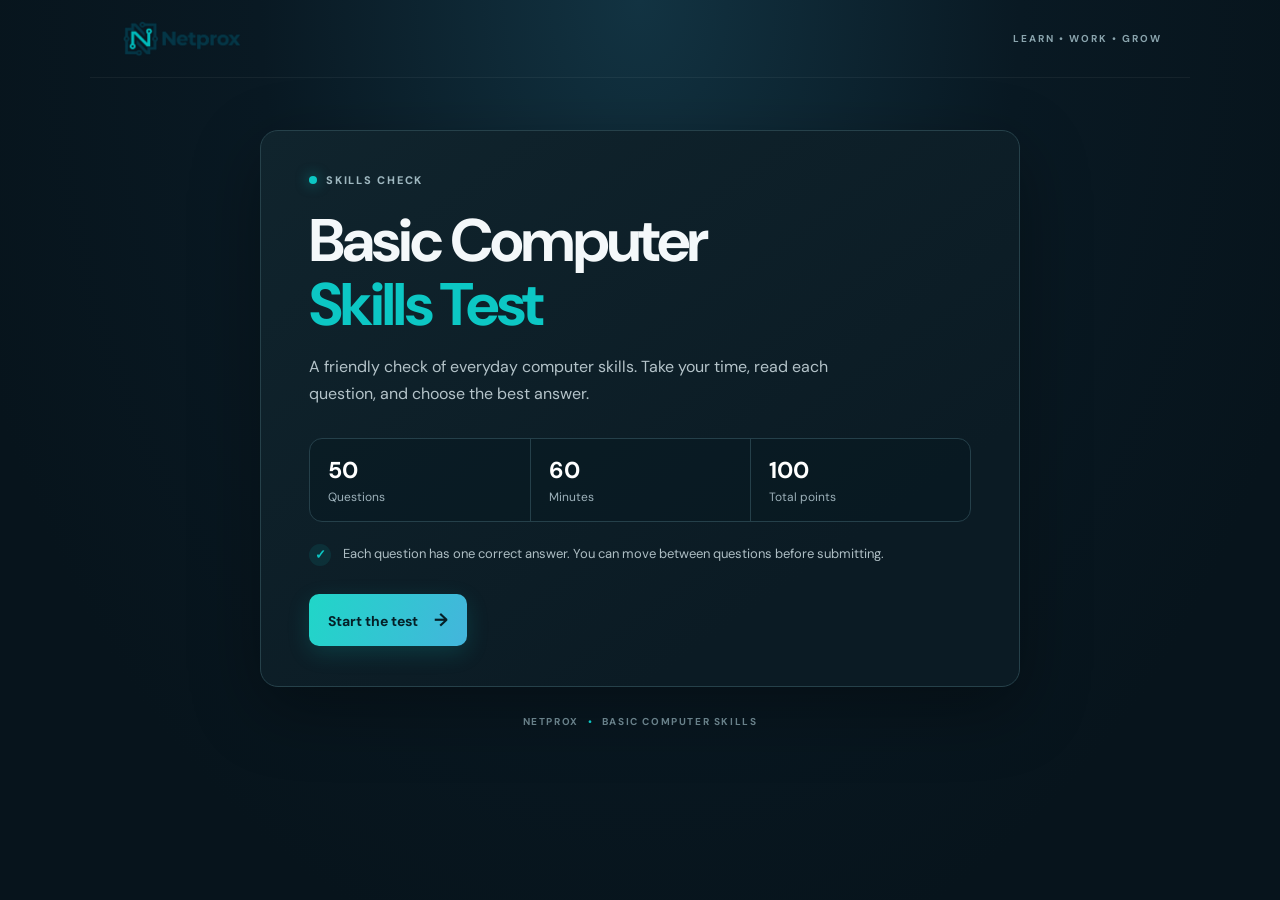
==== index.html @ 80e4a321 "Add files via upload" ====
<!doctype html>
<html lang="en">
<head>
  <meta charset="utf-8">
  <meta name="viewport" content="width=device-width, initial-scale=1">
  <meta name="theme-color" content="#07141c">
  <title>Basic Computer Skills Test | Netprox</title>
  <link rel="stylesheet" href="styles.css">
  <script src="script.js" defer></script>
</head>
<body>
  <header class="topbar">
    <a class="brand" href="#top" aria-label="Netprox home">
      <img src="assets/netprox-logo.png" alt="Netprox">
    </a>
    <span class="brand-caption">LEARN • WORK • GROW</span>
  </header>

  <main id="top" class="shell">
    <section id="welcome" class="welcome card">
      <div class="eyebrow"><span class="eyebrow-dot"></span> SKILLS CHECK</div>
      <h1>Basic Computer<br><span>Skills Test</span></h1>
      <p class="intro">A friendly check of everyday computer skills. Take your time, read each question, and choose the best answer.</p>
      <div class="summary-grid">
        <div><strong>50</strong><span>Questions</span></div>
        <div><strong>60</strong><span>Minutes</span></div>
        <div><strong>100</strong><span>Total points</span></div>
      </div>
      <div class="welcome-note"><span class="note-icon">✓</span><span>Each question has one correct answer. You can move between questions before submitting.</span></div>
      <button id="start-btn" class="primary-btn">Start the test <span aria-hidden="true">→</span></button>
    </section>

    <section id="quiz" class="quiz card" hidden aria-live="polite">
      <div class="quiz-topline">
        <div class="eyebrow"><span class="eyebrow-dot"></span> BASIC COMPUTER SKILLS</div>
        <div id="timer" class="timer" aria-label="Time remaining"><span class="timer-icon" aria-hidden="true">◷</span> <span id="time-text">60:00</span></div>
      </div>
      <div class="progress-meta"><span id="question-count">Question 1 of 50</span><span id="answered-count">0 answered</span></div>
      <div class="progress-track"><div id="progress-bar" class="progress-bar"></div></div>
      <div id="question-area"></div>
      <div class="quiz-nav">
        <button id="prev-btn" class="secondary-btn" type="button">← Previous</button>
        <div class="nav-right"><button id="next-btn" class="primary-btn" type="button">Next question <span aria-hidden="true">→</span></button><button id="submit-btn" class="submit-btn" type="button" hidden>Finish test</button></div>
      </div>
      <p class="keyboard-tip">Choose an answer by clicking an option. Your answers are saved as you go.</p>
    </section>

    <section id="result" class="result card" hidden aria-live="polite"></section>
    <footer>NETPROX <span>•</span> BASIC COMPUTER SKILLS</footer>
  </main>
</body>
</html>
---- styles.css ----
@import url('https://fonts.googleapis.com/css2?family=DM+Sans:wght@400;500;600;700;800&display=swap');

:root{color-scheme:dark;--bg:#07141c;--panel:#0d2029;--panel2:#102832;--line:#25404a;--text:#f4f8fa;--muted:#9db1ba;--teal:#0cc7c4;--blue:#087ca5;--gold:#efd7a6;--danger:#ff8e80}
*{box-sizing:border-box}body{margin:0;min-height:100vh;background:radial-gradient(ellipse at 50% 0%,#123342 0%,#091923 42%,var(--bg) 78%);color:var(--text);font-family:'DM Sans',Arial,sans-serif}.topbar{height:78px;max-width:1100px;margin:auto;padding:15px 28px;display:flex;align-items:center;justify-content:space-between;border-bottom:1px solid #ffffff0d}.brand img{display:block;width:176px;height:47px;object-fit:contain;object-position:left center}.brand-caption{font-size:10px;font-weight:700;letter-spacing:.2em;color:#8aa4ad}.shell{width:min(100% - 32px,760px);margin:52px auto 28px}.card{background:linear-gradient(145deg,#10242d,#0b1b24 76%);border:1px solid #26414a;border-radius:18px;box-shadow:0 22px 70px #0005}.welcome{padding:42px 48px 40px}.eyebrow{display:flex;align-items:center;gap:9px;font-size:11px;letter-spacing:.16em;font-weight:800;color:#9fb8c0}.eyebrow-dot{width:8px;height:8px;border-radius:50%;background:var(--teal);box-shadow:0 0 13px #0cc7c4a3}.welcome h1{font-size:clamp(40px,7vw,60px);line-height:1.06;letter-spacing:-.045em;margin:22px 0 17px}.welcome h1 span{color:var(--teal)}.intro{max-width:550px;color:#b4c3c9;font-size:16px;line-height:1.7;margin:0}.summary-grid{display:grid;grid-template-columns:repeat(3,1fr);margin:30px 0 22px;border:1px solid var(--line);border-radius:13px;overflow:hidden;background:#07182080}.summary-grid div{padding:16px 18px;display:flex;flex-direction:column;gap:4px}.summary-grid div+div{border-left:1px solid var(--line)}.summary-grid strong{font-size:23px;color:#fff}.summary-grid span{font-size:12px;color:var(--muted)}.welcome-note{display:flex;gap:12px;align-items:flex-start;color:#aebec4;font-size:13px;line-height:1.55;margin:0 0 28px}.note-icon{flex:none;color:var(--teal);font-weight:800;background:#0cc7c41b;border-radius:50%;width:22px;height:22px;text-align:center;line-height:22px}.primary-btn,.secondary-btn,.submit-btn{border:0;border-radius:10px;font:700 14px 'DM Sans',Arial,sans-serif;cursor:pointer;transition:transform .15s,filter .15s,background .15s}.primary-btn{padding:14px 19px;color:#052027;background:linear-gradient(110deg,#20d6c8,#44b5dc);box-shadow:0 7px 22px #0cc7c42b}.primary-btn:hover,.submit-btn:hover{filter:brightness(1.08);transform:translateY(-1px)}.primary-btn span{margin-left:13px;font-size:18px}.quiz{padding:27px 34px 24px}.quiz-topline{display:flex;justify-content:space-between;align-items:center}.timer{font-variant-numeric:tabular-nums;color:#d8e6e9;background:#102d37;border:1px solid #26505a;padding:8px 12px;border-radius:9px;font-weight:700;min-width:93px;text-align:center}.timer-icon{color:var(--teal);font-size:17px;vertical-align:-1px}.timer.warning{color:var(--danger);border-color:#9c4f49;background:#321d20}.progress-meta{display:flex;justify-content:space-between;color:var(--muted);font-size:12px;margin:28px 0 9px}.progress-track{height:5px;border-radius:8px;background:#213943;overflow:hidden}.progress-bar{height:100%;width:2.5%;border-radius:inherit;background:linear-gradient(90deg,var(--teal),#38aee0);transition:width .25s}.question{font-size:22px;line-height:1.4;margin:28px 0 20px;letter-spacing:-.02em}.question-tag{display:inline-block;font-size:10px;letter-spacing:.12em;font-weight:800;color:var(--teal);background:#0cc7c41a;border:1px solid #0cc7c433;border-radius:20px;padding:5px 9px;margin-bottom:12px}.options{display:grid;gap:10px}.option{display:flex;align-items:center;gap:13px;min-height:58px;padding:12px 15px;border:1px solid #38515a;border-radius:10px;background:#07161e9c;color:#eaf1f3;text-align:left;font:500 15px/1.45 'DM Sans',Arial,sans-serif;cursor:pointer;transition:border-color .15s,background .15s,transform .15s}.option:hover{border-color:#51a9ad;background:#102b33;transform:translateY(-1px)}.option.selected{border-color:var(--teal);background:#0b4349}.option-letter{display:grid;place-items:center;flex:none;width:29px;height:29px;border-radius:50%;background:#1a3038;color:#d8e9ec;font-size:12px;font-weight:800}.option.selected .option-letter{background:var(--teal);color:#062127}.quiz-nav{display:flex;justify-content:space-between;align-items:center;gap:12px;margin-top:26px}.nav-right{display:flex;gap:10px}.secondary-btn{background:transparent;color:#c3d0d4;border:1px solid #39535d;padding:13px 16px}.secondary-btn:hover{background:#142b34}.secondary-btn:disabled{opacity:.4;cursor:not-allowed}.submit-btn{padding:13px 18px;color:#192015;background:var(--gold)}.keyboard-tip{text-align:center;color:#728b94;font-size:11px;margin:19px 0 0}.result{padding:38px 42px;text-align:center}.result-mark{width:64px;height:64px;margin:0 auto 16px;border-radius:50%;display:grid;place-items:center;color:#04242a;background:#17cdc3;font-size:29px;font-weight:800}.result h2{font-size:31px;margin:5px 0 7px}.result-lede{color:#aabdc4;margin:0 0 25px}.score-box{display:flex;justify-content:center;align-items:baseline;gap:4px;margin:10px auto 25px}.score-box strong{font-size:62px;letter-spacing:-.06em;color:var(--teal)}.score-box span{color:#9eb3ba;font-size:19px}.result-stats{display:flex;justify-content:center;gap:34px;padding:18px 0;border-top:1px solid var(--line);border-bottom:1px solid var(--line);color:#a9bbc1;font-size:13px}.result-stats strong{display:block;color:#f4f8fa;font-size:19px;margin-bottom:3px}.result-message{color:#c5d1d5;line-height:1.6;max-width:470px;margin:22px auto 25px}.result .primary-btn{margin:auto}footer{text-align:center;color:#69818a;font-size:10px;font-weight:700;letter-spacing:.16em;margin:28px 0}footer span{color:var(--teal);padding:0 5px}[hidden]{display:none!important}
@media(max-width:600px){.topbar{height:65px;padding:10px 17px}.brand img{width:142px;height:42px}.brand-caption{font-size:8px}.shell{width:min(100% - 22px,760px);margin:25px auto}.welcome{padding:30px 23px}.welcome h1{font-size:45px}.intro{font-size:14px}.summary-grid div{padding:13px 10px}.summary-grid strong{font-size:20px}.summary-grid span{font-size:10px}.quiz{padding:21px 17px}.quiz-topline{align-items:flex-start;gap:8px}.eyebrow{font-size:9px;letter-spacing:.12em}.timer{font-size:13px;padding:7px 8px;min-width:80px}.question{font-size:19px;margin-top:23px}.option{font-size:14px;min-height:54px;padding:10px}.quiz-nav{align-items:stretch}.secondary-btn,.primary-btn,.submit-btn{font-size:12px;padding:12px}.primary-btn span{margin-left:6px}.nav-right{gap:7px}.result{padding:30px 19px}.result-stats{gap:19px}.score-box strong{font-size:55px}}
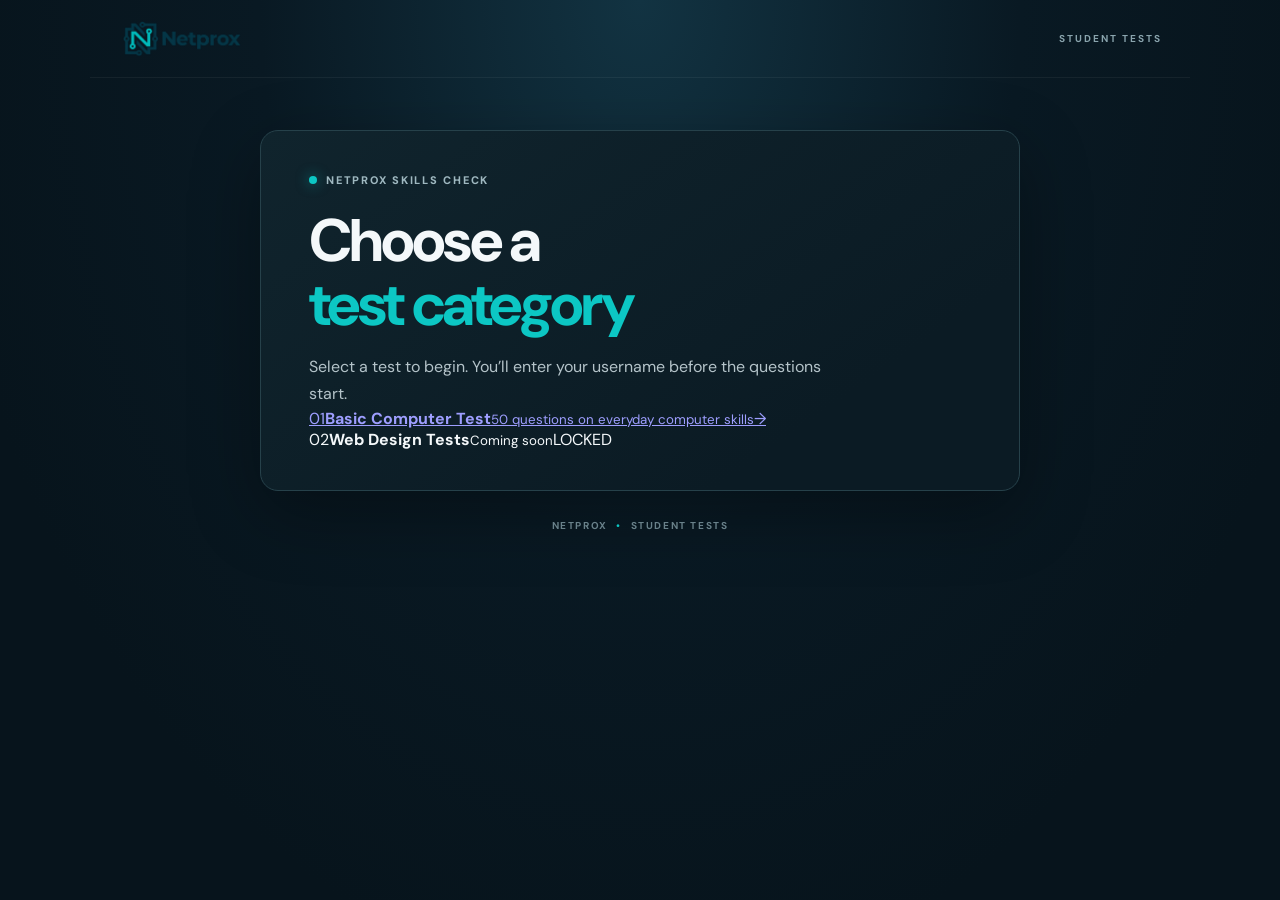
==== commit ea51db47: "Update title and content for student tests page" ====
--- a/index.html
+++ b/index.html
@@ -4,49 +4,23 @@
   <meta charset="utf-8">
   <meta name="viewport" content="width=device-width, initial-scale=1">
   <meta name="theme-color" content="#07141c">
-  <title>Basic Computer Skills Test | Netprox</title>
+  <title>Student Tests | Netprox</title>
   <link rel="stylesheet" href="styles.css">
-  <script src="script.js" defer></script>
+  <link rel="stylesheet" href="portal/portal.css">
 </head>
 <body>
-  <header class="topbar">
-    <a class="brand" href="#top" aria-label="Netprox home">
-      <img src="assets/netprox-logo.png" alt="Netprox">
-    </a>
-    <span class="brand-caption">LEARN • WORK • GROW</span>
-  </header>
-
-  <main id="top" class="shell">
-    <section id="welcome" class="welcome card">
-      <div class="eyebrow"><span class="eyebrow-dot"></span> SKILLS CHECK</div>
-      <h1>Basic Computer<br><span>Skills Test</span></h1>
-      <p class="intro">A friendly check of everyday computer skills. Take your time, read each question, and choose the best answer.</p>
-      <div class="summary-grid">
-        <div><strong>50</strong><span>Questions</span></div>
-        <div><strong>60</strong><span>Minutes</span></div>
-        <div><strong>100</strong><span>Total points</span></div>
+  <header class="topbar"><a class="brand" href="./index.html" aria-label="Netprox home"><img src="assets/netprox-logo.png" alt="Netprox"></a><span class="brand-caption">STUDENT TESTS</span></header>
+  <main class="shell">
+    <section class="welcome card portal-card">
+      <div class="eyebrow"><span class="eyebrow-dot"></span> NETPROX SKILLS CHECK</div>
+      <h1>Choose a<br><span>test category</span></h1>
+      <p class="intro">Select a test to begin. You’ll enter your username before the questions start.</p>
+      <div class="course-grid">
+        <a class="course-card" href="basic-computer-test.html"><span class="course-icon">01</span><span><strong>Basic Computer Test</strong><small>50 questions on everyday computer skills</small></span><span class="course-arrow">→</span></a>
+        <div class="course-card locked" aria-disabled="true"><span class="course-icon">02</span><span><strong>Web Design Tests</strong><small>Coming soon</small></span><span class="lock-label">LOCKED</span></div>
       </div>
-      <div class="welcome-note"><span class="note-icon">✓</span><span>Each question has one correct answer. You can move between questions before submitting.</span></div>
-      <button id="start-btn" class="primary-btn">Start the test <span aria-hidden="true">→</span></button>
     </section>
-
-    <section id="quiz" class="quiz card" hidden aria-live="polite">
-      <div class="quiz-topline">
-        <div class="eyebrow"><span class="eyebrow-dot"></span> BASIC COMPUTER SKILLS</div>
-        <div id="timer" class="timer" aria-label="Time remaining"><span class="timer-icon" aria-hidden="true">◷</span> <span id="time-text">60:00</span></div>
-      </div>
-      <div class="progress-meta"><span id="question-count">Question 1 of 50</span><span id="answered-count">0 answered</span></div>
-      <div class="progress-track"><div id="progress-bar" class="progress-bar"></div></div>
-      <div id="question-area"></div>
-      <div class="quiz-nav">
-        <button id="prev-btn" class="secondary-btn" type="button">← Previous</button>
-        <div class="nav-right"><button id="next-btn" class="primary-btn" type="button">Next question <span aria-hidden="true">→</span></button><button id="submit-btn" class="submit-btn" type="button" hidden>Finish test</button></div>
-      </div>
-      <p class="keyboard-tip">Choose an answer by clicking an option. Your answers are saved as you go.</p>
-    </section>
-
-    <section id="result" class="result card" hidden aria-live="polite"></section>
-    <footer>NETPROX <span>•</span> BASIC COMPUTER SKILLS</footer>
+    <footer>NETPROX <span>•</span> STUDENT TESTS</footer>
   </main>
 </body>
 </html>
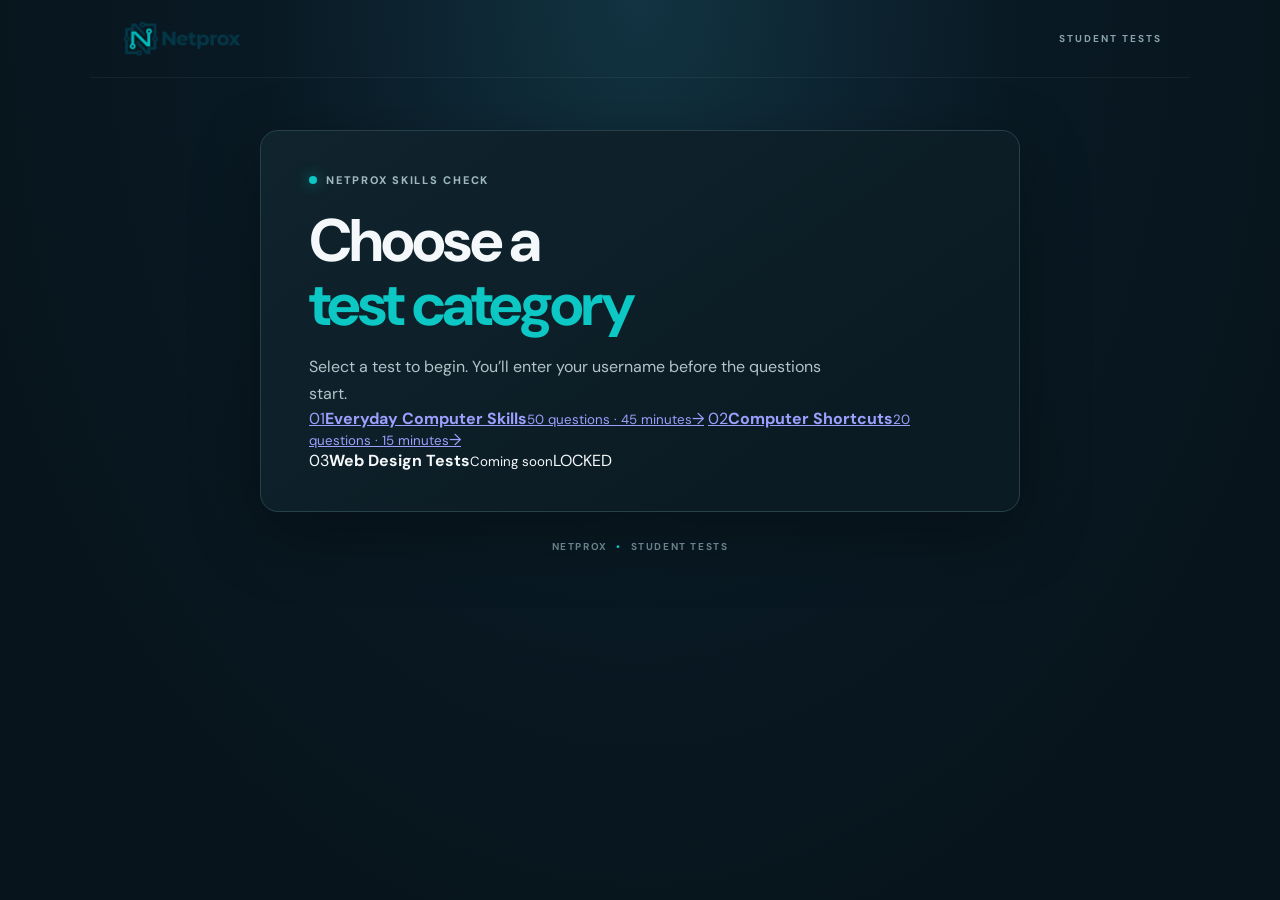
==== commit 2d7abfc3: "Add files via upload" ====
--- a/index.html
+++ b/index.html
@@ -16,8 +16,9 @@
       <h1>Choose a<br><span>test category</span></h1>
       <p class="intro">Select a test to begin. You’ll enter your username before the questions start.</p>
       <div class="course-grid">
-        <a class="course-card" href="basic-computer-test.html"><span class="course-icon">01</span><span><strong>Basic Computer Test</strong><small>50 questions on everyday computer skills</small></span><span class="course-arrow">→</span></a>
-        <div class="course-card locked" aria-disabled="true"><span class="course-icon">02</span><span><strong>Web Design Tests</strong><small>Coming soon</small></span><span class="lock-label">LOCKED</span></div>
+        <a class="course-card" href="basic-computer-test.html"><span class="course-icon">01</span><span><strong>Everyday Computer Skills</strong><small>50 questions · 45 minutes</small></span><span class="course-arrow">→</span></a>
+        <a class="course-card" href="computer-shortcuts-test.html"><span class="course-icon">02</span><span><strong>Computer Shortcuts</strong><small>20 questions · 15 minutes</small></span><span class="course-arrow">→</span></a>
+        <div class="course-card locked" aria-disabled="true"><span class="course-icon">03</span><span><strong>Web Design Tests</strong><small>Coming soon</small></span><span class="lock-label">LOCKED</span></div>
       </div>
     </section>
     <footer>NETPROX <span>•</span> STUDENT TESTS</footer>
--- a/styles.css
+++ b/styles.css
@@ -2,4 +2,5 @@
 
 :root{color-scheme:dark;--bg:#07141c;--panel:#0d2029;--panel2:#102832;--line:#25404a;--text:#f4f8fa;--muted:#9db1ba;--teal:#0cc7c4;--blue:#087ca5;--gold:#efd7a6;--danger:#ff8e80}
 *{box-sizing:border-box}body{margin:0;min-height:100vh;background:radial-gradient(ellipse at 50% 0%,#123342 0%,#091923 42%,var(--bg) 78%);color:var(--text);font-family:'DM Sans',Arial,sans-serif}.topbar{height:78px;max-width:1100px;margin:auto;padding:15px 28px;display:flex;align-items:center;justify-content:space-between;border-bottom:1px solid #ffffff0d}.brand img{display:block;width:176px;height:47px;object-fit:contain;object-position:left center}.brand-caption{font-size:10px;font-weight:700;letter-spacing:.2em;color:#8aa4ad}.shell{width:min(100% - 32px,760px);margin:52px auto 28px}.card{background:linear-gradient(145deg,#10242d,#0b1b24 76%);border:1px solid #26414a;border-radius:18px;box-shadow:0 22px 70px #0005}.welcome{padding:42px 48px 40px}.eyebrow{display:flex;align-items:center;gap:9px;font-size:11px;letter-spacing:.16em;font-weight:800;color:#9fb8c0}.eyebrow-dot{width:8px;height:8px;border-radius:50%;background:var(--teal);box-shadow:0 0 13px #0cc7c4a3}.welcome h1{font-size:clamp(40px,7vw,60px);line-height:1.06;letter-spacing:-.045em;margin:22px 0 17px}.welcome h1 span{color:var(--teal)}.intro{max-width:550px;color:#b4c3c9;font-size:16px;line-height:1.7;margin:0}.summary-grid{display:grid;grid-template-columns:repeat(3,1fr);margin:30px 0 22px;border:1px solid var(--line);border-radius:13px;overflow:hidden;background:#07182080}.summary-grid div{padding:16px 18px;display:flex;flex-direction:column;gap:4px}.summary-grid div+div{border-left:1px solid var(--line)}.summary-grid strong{font-size:23px;color:#fff}.summary-grid span{font-size:12px;color:var(--muted)}.welcome-note{display:flex;gap:12px;align-items:flex-start;color:#aebec4;font-size:13px;line-height:1.55;margin:0 0 28px}.note-icon{flex:none;color:var(--teal);font-weight:800;background:#0cc7c41b;border-radius:50%;width:22px;height:22px;text-align:center;line-height:22px}.primary-btn,.secondary-btn,.submit-btn{border:0;border-radius:10px;font:700 14px 'DM Sans',Arial,sans-serif;cursor:pointer;transition:transform .15s,filter .15s,background .15s}.primary-btn{padding:14px 19px;color:#052027;background:linear-gradient(110deg,#20d6c8,#44b5dc);box-shadow:0 7px 22px #0cc7c42b}.primary-btn:hover,.submit-btn:hover{filter:brightness(1.08);transform:translateY(-1px)}.primary-btn span{margin-left:13px;font-size:18px}.quiz{padding:27px 34px 24px}.quiz-topline{display:flex;justify-content:space-between;align-items:center}.timer{font-variant-numeric:tabular-nums;color:#d8e6e9;background:#102d37;border:1px solid #26505a;padding:8px 12px;border-radius:9px;font-weight:700;min-width:93px;text-align:center}.timer-icon{color:var(--teal);font-size:17px;vertical-align:-1px}.timer.warning{color:var(--danger);border-color:#9c4f49;background:#321d20}.progress-meta{display:flex;justify-content:space-between;color:var(--muted);font-size:12px;margin:28px 0 9px}.progress-track{height:5px;border-radius:8px;background:#213943;overflow:hidden}.progress-bar{height:100%;width:2.5%;border-radius:inherit;background:linear-gradient(90deg,var(--teal),#38aee0);transition:width .25s}.question{font-size:22px;line-height:1.4;margin:28px 0 20px;letter-spacing:-.02em}.question-tag{display:inline-block;font-size:10px;letter-spacing:.12em;font-weight:800;color:var(--teal);background:#0cc7c41a;border:1px solid #0cc7c433;border-radius:20px;padding:5px 9px;margin-bottom:12px}.options{display:grid;gap:10px}.option{display:flex;align-items:center;gap:13px;min-height:58px;padding:12px 15px;border:1px solid #38515a;border-radius:10px;background:#07161e9c;color:#eaf1f3;text-align:left;font:500 15px/1.45 'DM Sans',Arial,sans-serif;cursor:pointer;transition:border-color .15s,background .15s,transform .15s}.option:hover{border-color:#51a9ad;background:#102b33;transform:translateY(-1px)}.option.selected{border-color:var(--teal);background:#0b4349}.option-letter{display:grid;place-items:center;flex:none;width:29px;height:29px;border-radius:50%;background:#1a3038;color:#d8e9ec;font-size:12px;font-weight:800}.option.selected .option-letter{background:var(--teal);color:#062127}.quiz-nav{display:flex;justify-content:space-between;align-items:center;gap:12px;margin-top:26px}.nav-right{display:flex;gap:10px}.secondary-btn{background:transparent;color:#c3d0d4;border:1px solid #39535d;padding:13px 16px}.secondary-btn:hover{background:#142b34}.secondary-btn:disabled{opacity:.4;cursor:not-allowed}.submit-btn{padding:13px 18px;color:#192015;background:var(--gold)}.keyboard-tip{text-align:center;color:#728b94;font-size:11px;margin:19px 0 0}.result{padding:38px 42px;text-align:center}.result-mark{width:64px;height:64px;margin:0 auto 16px;border-radius:50%;display:grid;place-items:center;color:#04242a;background:#17cdc3;font-size:29px;font-weight:800}.result h2{font-size:31px;margin:5px 0 7px}.result-lede{color:#aabdc4;margin:0 0 25px}.score-box{display:flex;justify-content:center;align-items:baseline;gap:4px;margin:10px auto 25px}.score-box strong{font-size:62px;letter-spacing:-.06em;color:var(--teal)}.score-box span{color:#9eb3ba;font-size:19px}.result-stats{display:flex;justify-content:center;gap:34px;padding:18px 0;border-top:1px solid var(--line);border-bottom:1px solid var(--line);color:#a9bbc1;font-size:13px}.result-stats strong{display:block;color:#f4f8fa;font-size:19px;margin-bottom:3px}.result-message{color:#c5d1d5;line-height:1.6;max-width:470px;margin:22px auto 25px}.result .primary-btn{margin:auto}footer{text-align:center;color:#69818a;font-size:10px;font-weight:700;letter-spacing:.16em;margin:28px 0}footer span{color:var(--teal);padding:0 5px}[hidden]{display:none!important}
+.test-message{min-height:19px;color:#ff9b8f;font-size:12px;margin:12px 0 0}.final-score{font-size:34px;color:var(--teal)}.student-name-label{display:grid;gap:8px;max-width:420px;margin:25px 0;color:#dbe5e8;font-size:13px;font-weight:700}.student-name-label input{width:100%;border:1px solid #38515a;background:#07161e;color:#f4f8fa;border-radius:9px;padding:12px 13px;font:500 15px 'DM Sans',Arial,sans-serif;outline:none}.student-name-label input:focus{border-color:var(--teal);box-shadow:0 0 0 3px #0cc7c41b}.result-student{color:#a9bbc1;font-size:14px}.result-student strong{color:var(--text)}.result-save-status{font-size:13px;color:#9eb3ba;margin:10px auto 20px}
 @media(max-width:600px){.topbar{height:65px;padding:10px 17px}.brand img{width:142px;height:42px}.brand-caption{font-size:8px}.shell{width:min(100% - 22px,760px);margin:25px auto}.welcome{padding:30px 23px}.welcome h1{font-size:45px}.intro{font-size:14px}.summary-grid div{padding:13px 10px}.summary-grid strong{font-size:20px}.summary-grid span{font-size:10px}.quiz{padding:21px 17px}.quiz-topline{align-items:flex-start;gap:8px}.eyebrow{font-size:9px;letter-spacing:.12em}.timer{font-size:13px;padding:7px 8px;min-width:80px}.question{font-size:19px;margin-top:23px}.option{font-size:14px;min-height:54px;padding:10px}.quiz-nav{align-items:stretch}.secondary-btn,.primary-btn,.submit-btn{font-size:12px;padding:12px}.primary-btn span{margin-left:6px}.nav-right{gap:7px}.result{padding:30px 19px}.result-stats{gap:19px}.score-box strong{font-size:55px}}
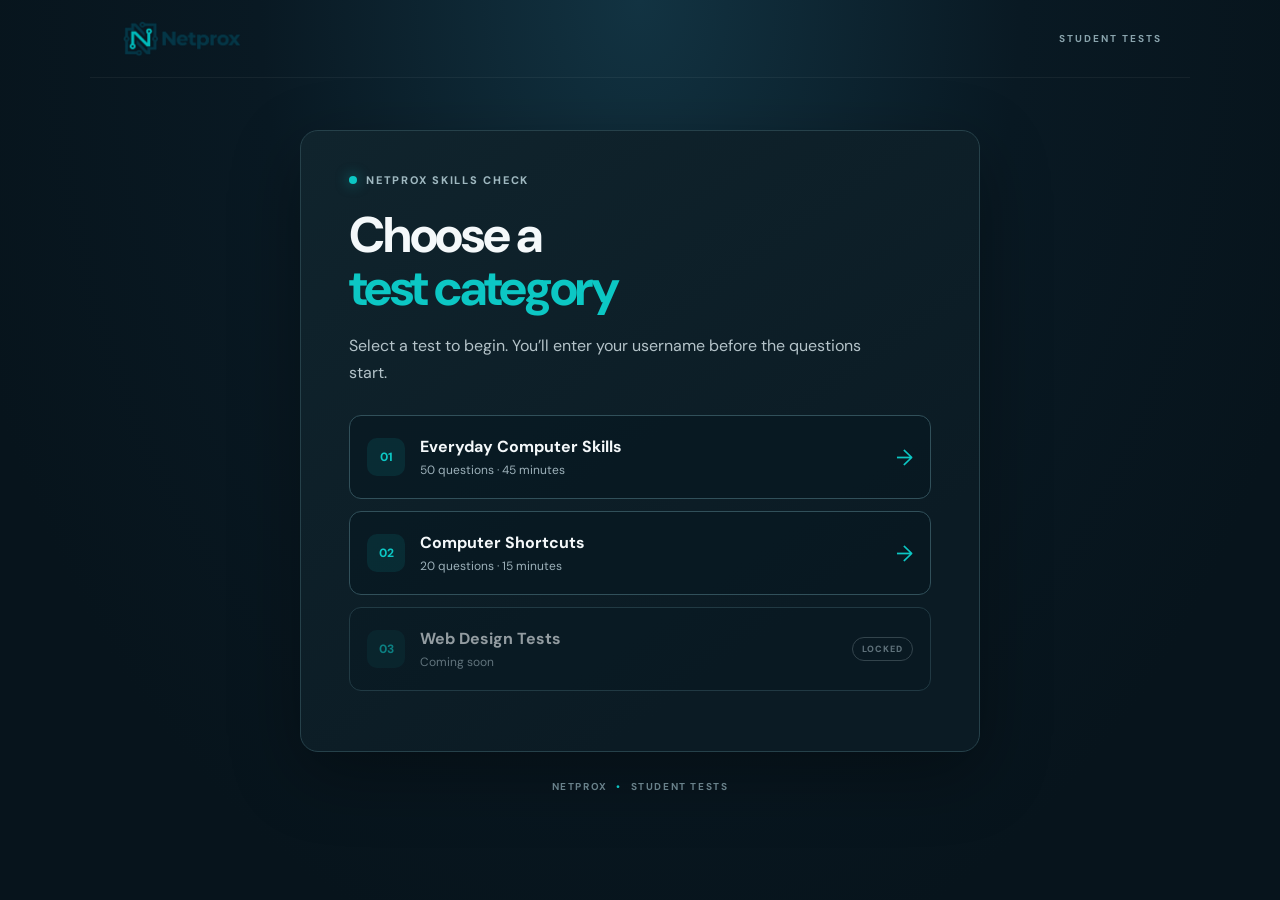
==== commit 073158d5: "Update portal CSS link in index.html" ====
--- a/index.html
+++ b/index.html
@@ -6,7 +6,7 @@
   <meta name="theme-color" content="#07141c">
   <title>Student Tests | Netprox</title>
   <link rel="stylesheet" href="styles.css">
-  <link rel="stylesheet" href="portal/portal.css">
+  <link rel="stylesheet" href="portal.css">
 </head>
 <body>
   <header class="topbar"><a class="brand" href="./index.html" aria-label="Netprox home"><img src="assets/netprox-logo.png" alt="Netprox"></a><span class="brand-caption">STUDENT TESTS</span></header>
--- a/portal.css
+++ b/portal.css
@@ -0,0 +1 @@
+.auth-card,.portal-card{max-width:680px;margin:auto}.auth-tabs{display:flex;gap:8px;margin:28px 0 20px;border-bottom:1px solid var(--line)}.auth-tab{border:0;border-bottom:2px solid transparent;background:none;color:var(--muted);font:700 14px 'DM Sans',Arial,sans-serif;padding:0 14px 12px;cursor:pointer}.auth-tab.active{color:var(--teal);border-color:var(--teal)}.auth-form{display:grid;gap:16px}.auth-form label{display:grid;gap:7px;color:#dbe5e8;font-size:13px;font-weight:600}.auth-form input{width:100%;border:1px solid #38515a;background:#07161e;color:#f4f8fa;border-radius:9px;padding:12px 13px;font:500 15px 'DM Sans',Arial,sans-serif;outline:none}.auth-form input:focus{border-color:var(--teal);box-shadow:0 0 0 3px #0cc7c41b}.auth-form small{font-weight:400;color:#879ca4;font-size:11px}.auth-form .primary-btn{margin-top:5px}.form-message{min-height:20px;color:#b4c3c9;font-size:13px;line-height:1.5;margin:14px 0 0}.form-message.error{color:#ff9b8f}.form-message.success{color:#64d9c9}.portal-card h1{font-size:clamp(34px,6vw,50px);overflow-wrap:anywhere}.course-grid{display:grid;gap:12px;margin:29px 0 20px}.course-card{display:flex;align-items:center;gap:15px;text-decoration:none;color:var(--text);background:#071820a8;border:1px solid #31505a;border-radius:12px;padding:17px;min-height:84px}.course-card:not(.locked):hover{border-color:var(--teal);background:#0c2c35}.course-icon{width:38px;height:38px;display:grid;place-items:center;flex:none;background:#0cc7c41b;border-radius:10px;color:var(--teal);font-weight:800;font-size:12px}.course-card strong,.course-card small{display:block}.course-card strong{font-size:16px}.course-card small{margin-top:5px;color:#9db1ba;font-size:12px;line-height:1.4}.course-arrow{margin-left:auto;color:var(--teal);font-size:22px}.course-card.locked{opacity:.58;cursor:not-allowed}.lock-label{margin-left:auto;border:1px solid #51626a;border-radius:20px;padding:5px 9px;color:#9db1ba;font-size:9px;font-weight:800;letter-spacing:.12em}.logout-btn{padding:11px 16px}.test-choice{margin-top:16px}.choice-title{font-size:24px;margin:20px 0 8px}.choice-back{display:inline-block;margin-top:20px;color:#8fcbd0;font-size:13px;text-decoration:none}.choice-back:hover{color:var(--teal)}.result-save-status{font-size:13px;color:#9eb3ba;margin:10px auto 20px}.result-save-status.success{color:#64d9c9}.result-save-status.error{color:#ff9b8f}@media(max-width:600px){.auth-card,.portal-card{padding:27px 21px}.course-card{padding:13px;gap:11px}.course-card strong{font-size:14px}}
